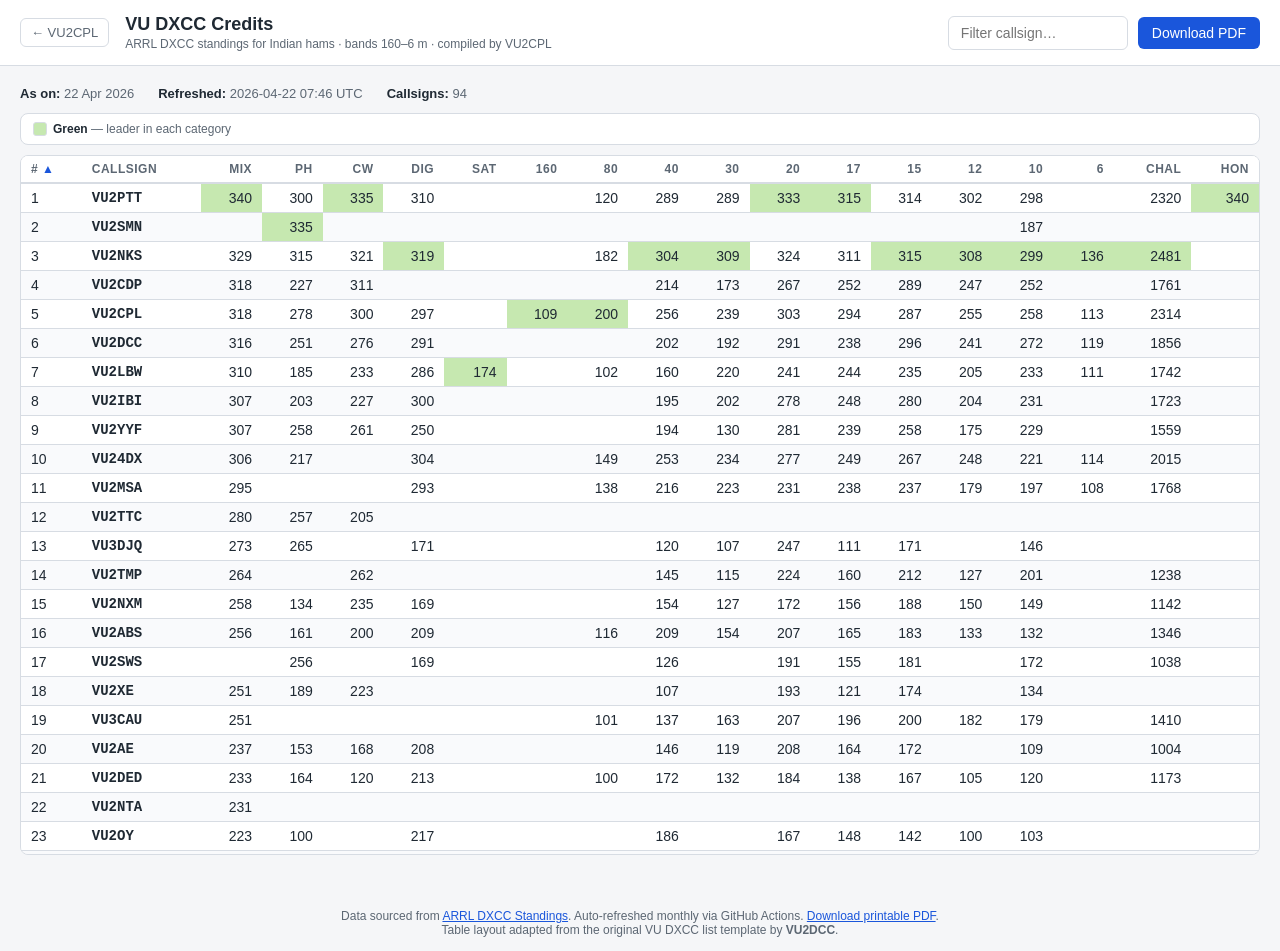
==== dxcc/index.html @ 45791afc "Add diff highlighting to VU DXCC list - vudxcc.py: new --previous flag loads a prior data.json, flag" ====
<!DOCTYPE html>
<html lang="en">
<head>
<meta charset="UTF-8">
<meta name="viewport" content="width=device-width, initial-scale=1.0">
<title>VU DXCC Credits — VU2CPL</title>
<style>
  :root {
    --bg: #f5f6f8;
    --card: #ffffff;
    --border: #d7dce3;
    --text: #1f2933;
    --muted: #5c6773;
    --accent: #1a56db;
    --accent-hover: #143fb3;
    --row-alt: #f9fafc;
    --row-hover: #eef2ff;
    --max-bg: #c6e8b0;
    --changed-bg: #ffe0e0;
    --new-bg: #ffd0d0;
  }
  * { box-sizing: border-box; }
  body {
    margin: 0;
    font-family: -apple-system, BlinkMacSystemFont, "Segoe UI", Roboto, sans-serif;
    background: var(--bg);
    color: var(--text);
    font-size: 14px;
  }
  header {
    background: var(--card);
    border-bottom: 1px solid var(--border);
    padding: 14px 20px;
    display: flex;
    align-items: center;
    gap: 16px;
    flex-wrap: wrap;
    position: sticky;
    top: 0;
    z-index: 10;
  }
  .back-link {
    display: inline-flex;
    align-items: center;
    gap: 6px;
    color: var(--muted);
    text-decoration: none;
    font-size: 13px;
    padding: 6px 10px;
    border-radius: 6px;
    border: 1px solid var(--border);
    transition: background 0.15s, color 0.15s, border-color 0.15s;
  }
  .back-link:hover {
    background: var(--row-hover);
    color: var(--accent);
    border-color: var(--accent);
  }
  h1 {
    margin: 0;
    font-size: 18px;
    font-weight: 600;
  }
  .subtitle {
    color: var(--muted);
    font-size: 12px;
    margin-top: 2px;
  }
  .controls {
    display: flex;
    align-items: center;
    gap: 10px;
    flex-wrap: wrap;
    margin-left: auto;
  }
  .btn {
    background: var(--accent);
    color: white;
    border: none;
    padding: 8px 14px;
    border-radius: 6px;
    cursor: pointer;
    font-size: 14px;
    font-weight: 500;
    text-decoration: none;
    display: inline-flex;
    align-items: center;
    gap: 6px;
  }
  .btn:hover { background: var(--accent-hover); }
  .btn-secondary {
    background: transparent;
    color: var(--accent);
    border: 1px solid var(--accent);
  }
  .btn-secondary:hover { background: var(--row-hover); }
  input[type="search"] {
    padding: 8px 12px;
    border: 1px solid var(--border);
    border-radius: 6px;
    font-size: 14px;
    width: 180px;
  }
  main {
    padding: 14px 20px 40px;
  }
  .meta {
    display: flex;
    gap: 24px;
    padding: 6px 0 12px;
    color: var(--muted);
    font-size: 13px;
    flex-wrap: wrap;
  }
  .meta strong { color: var(--text); }
  .status {
    padding: 16px;
    color: var(--muted);
    text-align: center;
  }
  .status.error { color: #b30000; }
  .table-wrap {
    background: var(--card);
    border: 1px solid var(--border);
    border-radius: 8px;
    overflow: auto;
    max-height: calc(100vh - 200px);
  }
  table {
    width: 100%;
    border-collapse: collapse;
    font-variant-numeric: tabular-nums;
  }
  th, td {
    padding: 6px 10px;
    text-align: right;
    border-bottom: 1px solid var(--border);
    white-space: nowrap;
  }
  th:nth-child(1), th:nth-child(2),
  td:nth-child(1), td:nth-child(2) {
    text-align: left;
  }
  thead th {
    background: var(--card);
    position: sticky;
    top: 0;
    font-weight: 600;
    font-size: 12px;
    text-transform: uppercase;
    letter-spacing: 0.5px;
    color: var(--muted);
    cursor: pointer;
    user-select: none;
    border-bottom: 2px solid var(--border);
    z-index: 1;
  }
  thead th:hover { background: var(--row-hover); color: var(--text); }
  thead th.sorted-asc::after { content: " ▲"; color: var(--accent); }
  thead th.sorted-desc::after { content: " ▼"; color: var(--accent); }
  tbody tr:nth-child(even) { background: var(--row-alt); }
  tbody tr:hover { background: var(--row-hover); }
  td.callsign { font-family: "SF Mono", Monaco, Consolas, monospace; font-weight: 600; }
  td.empty { color: #c4cad4; }
  td.col-max { background: var(--max-bg); }
  td.changed { background: var(--changed-bg); }
  td.is-new  { background: var(--new-bg); }
  .legend {
    display: flex;
    align-items: center;
    gap: 16px;
    flex-wrap: wrap;
    padding: 8px 12px;
    margin: 0 0 10px;
    background: var(--card);
    border: 1px solid var(--border);
    border-radius: 8px;
    font-size: 12px;
    color: var(--text);
  }
  .legend-item {
    display: inline-flex;
    align-items: center;
    gap: 6px;
  }
  .legend-label { color: var(--muted); }
  .swatch {
    width: 14px;
    height: 14px;
    border-radius: 3px;
    border: 1px solid var(--border);
    display: inline-block;
  }
  .swatch.changed { background: var(--changed-bg); }
  .swatch.new     { background: var(--new-bg); }
  .swatch.max     { background: var(--max-bg); }
  footer {
    padding: 14px 20px;
    color: var(--muted);
    font-size: 12px;
    text-align: center;
  }
  footer a { color: var(--accent); }
</style>
</head>
<body>

<header>
  <a class="back-link" href="/" title="Back to VU2CPL home">← VU2CPL</a>
  <div>
    <h1>VU DXCC Credits</h1>
    <div class="subtitle">ARRL DXCC standings for Indian hams · bands 160–6 m · compiled by VU2CPL</div>
  </div>
  <div class="controls">
    <input type="search" id="search" placeholder="Filter callsign…" />
    <a class="btn" id="download-pdf" href="VUDXCC-latest.pdf" download>Download PDF</a>
  </div>
</header>

<main>
  <div id="meta" class="meta"></div>
  <div id="legend" class="legend" hidden></div>
  <div id="status" class="status">Loading latest data…</div>
  <div id="table-wrap" class="table-wrap" hidden>
    <table id="dxcc-table">
      <thead><tr id="thead-row"></tr></thead>
      <tbody id="tbody"></tbody>
    </table>
  </div>
</main>

<footer>
  Data sourced from <a href="https://www.arrl.org/dxcc-standings" target="_blank" rel="noopener">ARRL DXCC Standings</a>.
  Auto-refreshed monthly via GitHub Actions. <a href="VUDXCC-latest.pdf" download>Download printable PDF</a>.
  <br>
  Table layout adapted from the original VU DXCC list template by <strong>VU2DCC</strong>.
</footer>

<script>
  const FIXED_COLS = [
    { key: "sno",      label: "#",        type: "num" },
    { key: "callsign", label: "Callsign", type: "str" },
  ];

  const statusEl = document.getElementById("status");
  const metaEl = document.getElementById("meta");
  const legendEl = document.getElementById("legend");
  const tableWrap = document.getElementById("table-wrap");
  const theadRow = document.getElementById("thead-row");
  const tbody = document.getElementById("tbody");
  const searchInput = document.getElementById("search");

  let columns = [];           // full column list (FIXED_COLS + data columns)
  let dataColumns = [];       // data columns only
  let rows = [];
  let sortKey = "sno";
  let sortDir = "asc";
  let filterText = "";
  let columnMax = {};         // cat_key -> max value (for highlighting)

  function setStatus(msg, isError = false) {
    if (!msg) { statusEl.hidden = true; return; }
    statusEl.hidden = false;
    statusEl.textContent = msg;
    statusEl.classList.toggle("error", isError);
  }

  function buildHead() {
    theadRow.innerHTML = "";
    for (const col of columns) {
      const th = document.createElement("th");
      th.textContent = col.label;
      th.dataset.key = col.key;
      th.title = `Click to sort by ${col.label}`;
      th.addEventListener("click", () => {
        if (sortKey === col.key) {
          sortDir = sortDir === "asc" ? "desc" : "asc";
        } else {
          sortKey = col.key;
          sortDir = col.type === "num" ? "desc" : "asc";
        }
        render();
      });
      theadRow.appendChild(th);
    }
  }

  function render() {
    for (const th of theadRow.children) {
      th.classList.remove("sorted-asc", "sorted-desc");
      if (th.dataset.key === sortKey) {
        th.classList.add(sortDir === "asc" ? "sorted-asc" : "sorted-desc");
      }
    }

    const q = filterText.trim().toUpperCase();
    let view = rows;
    if (q) view = rows.filter(r => (r.callsign || "").toUpperCase().includes(q));

    const col = columns.find(c => c.key === sortKey) || columns[0];
    view = [...view].sort((a, b) => {
      const av = a[sortKey], bv = b[sortKey];
      if (col.type === "num") {
        const an = (av == null || av === "") ? -Infinity : Number(av);
        const bn = (bv == null || bv === "") ? -Infinity : Number(bv);
        return sortDir === "asc" ? an - bn : bn - an;
      }
      const as = (av ?? "").toString();
      const bs = (bv ?? "").toString();
      return sortDir === "asc" ? as.localeCompare(bs) : bs.localeCompare(as);
    });

    tbody.innerHTML = "";
    const frag = document.createDocumentFragment();
    for (const r of view) {
      const tr = document.createElement("tr");
      const changedSet = new Set(r.changes || []);
      for (const c of columns) {
        const td = document.createElement("td");
        const v = r[c.key];
        if (v == null || v === "") {
          td.classList.add("empty");
          td.textContent = "";
        } else {
          td.textContent = v;
          if (columnMax[c.key] != null && v === columnMax[c.key]) {
            td.classList.add("col-max");
          }
        }
        if (c.key === "callsign") {
          td.classList.add("callsign");
          if (r.is_new) td.classList.add("is-new");
        } else if (changedSet.has(c.key)) {
          td.classList.add("changed");
        }
        tr.appendChild(td);
      }
      frag.appendChild(tr);
    }
    tbody.appendChild(frag);

    const bits = [];
    if (window._asOn) bits.push(`<span><strong>As on:</strong> ${window._asOn}</span>`);
    if (window._generatedAt) bits.push(`<span><strong>Refreshed:</strong> ${window._generatedAt}</span>`);
    bits.push(`<span><strong>Callsigns:</strong> ${rows.length}</span>`);
    if (q) bits.push(`<span><strong>Showing:</strong> ${view.length}</span>`);
    metaEl.innerHTML = bits.join("");

    const legendBits = [
      `<span class="legend-item"><span class="swatch max"></span>`
      + `<span><strong>Green</strong> <span class="legend-label">— leader in each category</span></span></span>`,
    ];
    if (window._previousAsOn) {
      const nChanges = rows.reduce((n, r) => n + ((r.changes || []).length), 0);
      const nNew = rows.filter(r => r.is_new).length;
      legendBits.push(
        `<span class="legend-item"><span class="swatch changed"></span>`
        + `<span><strong>Red</strong> <span class="legend-label">— changes from last list`
        + ` (${nChanges} cell${nChanges === 1 ? "" : "s"}${nNew ? `, ${nNew} new callsign` + (nNew === 1 ? "" : "s") : ""}`
        + `, vs ${window._previousAsOn})</span></span></span>`
      );
    }
    legendEl.innerHTML = legendBits.join("");
    legendEl.hidden = false;
  }

  async function load() {
    try {
      const resp = await fetch(`./data.json?t=${Date.now()}`, { cache: "no-store" });
      if (!resp.ok) throw new Error(`HTTP ${resp.status}`);
      const data = await resp.json();

      rows = data.rows;
      dataColumns = (data.columns || []).map((key, i) => ({
        key,
        label: (data.column_labels && data.column_labels[i]) || key,
        type: "num",
      }));
      columns = [...FIXED_COLS, ...dataColumns];

      columnMax = {};
      for (const col of dataColumns) {
        const vals = rows.map(r => r[col.key]).filter(v => v != null && v !== "");
        if (vals.length) columnMax[col.key] = Math.max(...vals.map(Number));
      }

      window._asOn = data.as_on;
      window._previousAsOn = data.previous_as_on || null;
      if (data.generated_at) {
        const d = new Date(data.generated_at);
        if (!isNaN(d)) window._generatedAt = d.toISOString().replace("T", " ").slice(0, 16) + " UTC";
      }

      buildHead();
      setStatus("");
      tableWrap.hidden = false;
      render();
    } catch (err) {
      console.error(err);
      setStatus(`Could not load data.json: ${err.message}`, true);
    }
  }

  searchInput.addEventListener("input", e => {
    filterText = e.target.value;
    if (rows.length) render();
  });

  load();
</script>

</body>
</html>
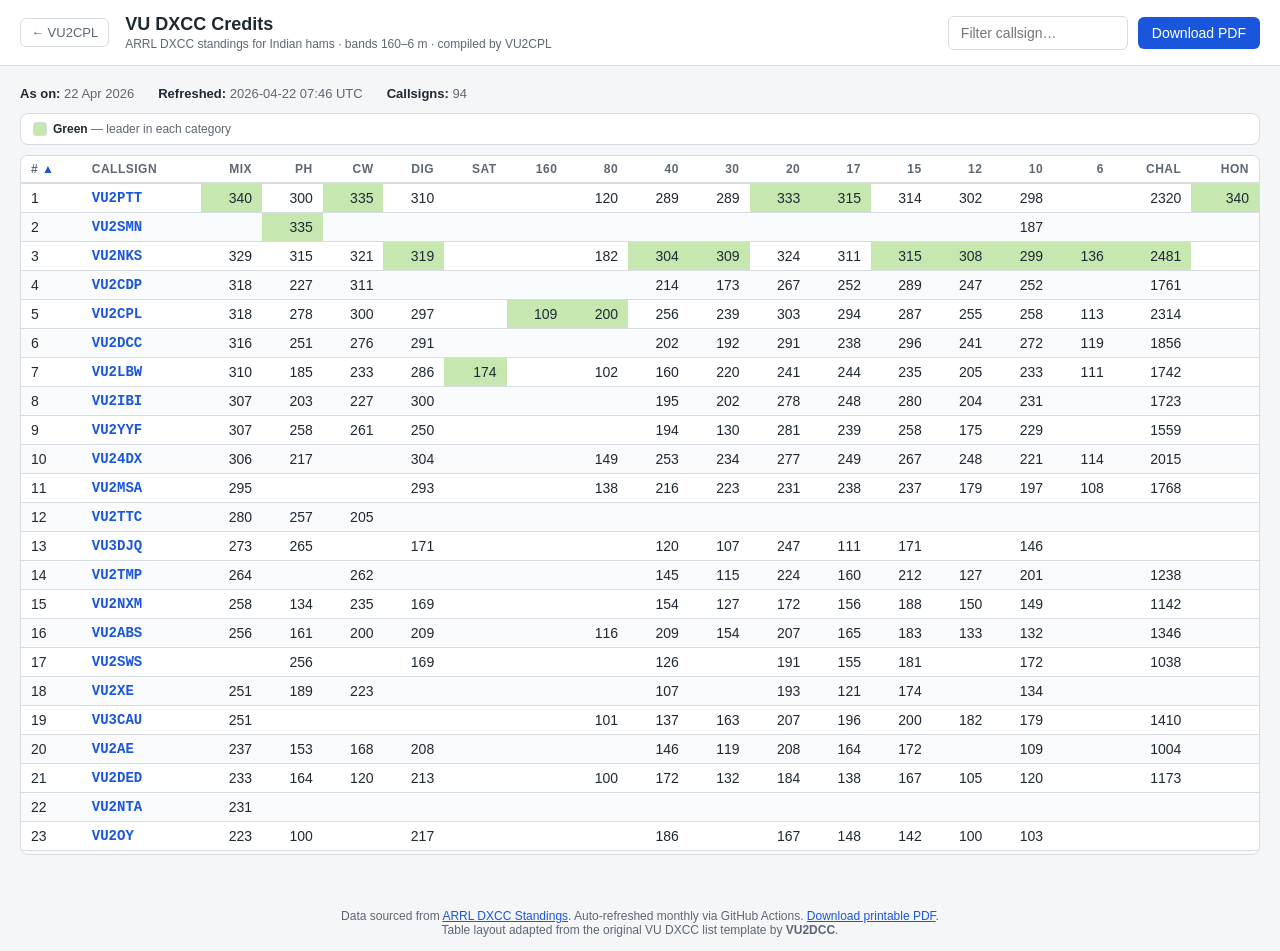
==== commit 7f2b9121: "Link callsigns on /dxcc/ to QRZ.com database Clicking a callsign opens https://www.qrz.com/db/<CALL>" ====
--- a/dxcc/index.html
+++ b/dxcc/index.html
@@ -161,6 +161,8 @@
   tbody tr:nth-child(even) { background: var(--row-alt); }
   tbody tr:hover { background: var(--row-hover); }
   td.callsign { font-family: "SF Mono", Monaco, Consolas, monospace; font-weight: 600; }
+  td.callsign a { color: var(--accent); text-decoration: none; }
+  td.callsign a:hover { text-decoration: underline; }
   td.empty { color: #c4cad4; }
   td.col-max { background: var(--max-bg); }
   td.changed { background: var(--changed-bg); }
@@ -318,7 +320,17 @@
       for (const c of columns) {
         const td = document.createElement("td");
         const v = r[c.key];
-        if (v == null || v === "") {
+        if (c.key === "callsign") {
+          td.classList.add("callsign");
+          if (r.is_new) td.classList.add("is-new");
+          const a = document.createElement("a");
+          a.href = `https://www.qrz.com/db/${encodeURIComponent(v)}`;
+          a.target = "_blank";
+          a.rel = "noopener";
+          a.title = `View ${v} on QRZ.com`;
+          a.textContent = v;
+          td.appendChild(a);
+        } else if (v == null || v === "") {
           td.classList.add("empty");
           td.textContent = "";
         } else {
@@ -326,12 +338,9 @@
           if (columnMax[c.key] != null && v === columnMax[c.key]) {
             td.classList.add("col-max");
           }
-        }
-        if (c.key === "callsign") {
-          td.classList.add("callsign");
-          if (r.is_new) td.classList.add("is-new");
-        } else if (changedSet.has(c.key)) {
-          td.classList.add("changed");
+          if (changedSet.has(c.key)) {
+            td.classList.add("changed");
+          }
         }
         tr.appendChild(td);
       }
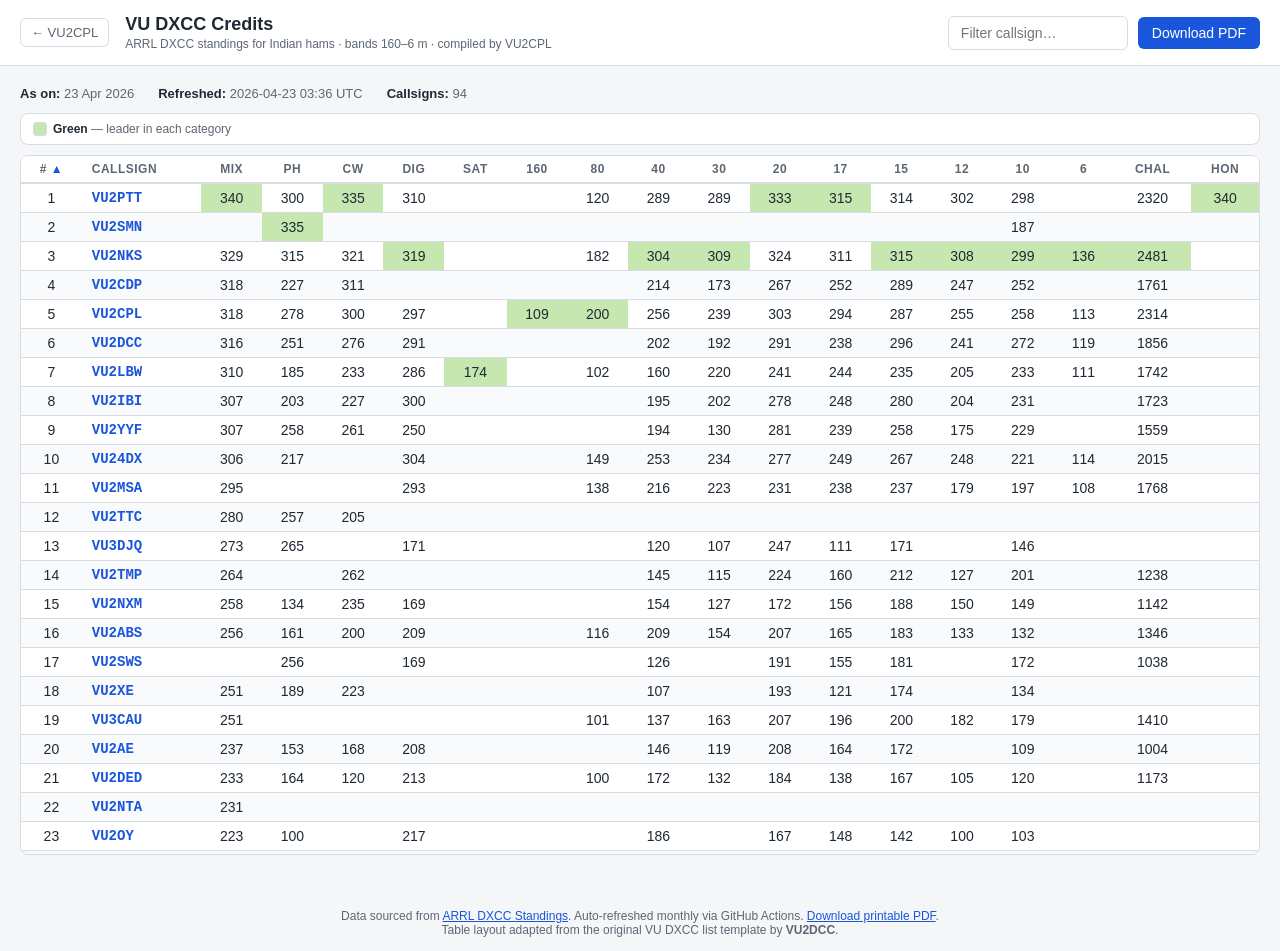
==== commit f1a6b732: "Centre-align all VU DXCC table columns except Callsign - /dxcc/ HTML table and generated PDF: every " ====
--- a/dxcc/index.html
+++ b/dxcc/index.html
@@ -133,12 +133,12 @@
   }
   th, td {
     padding: 6px 10px;
-    text-align: right;
+    text-align: center;
     border-bottom: 1px solid var(--border);
     white-space: nowrap;
   }
-  th:nth-child(1), th:nth-child(2),
-  td:nth-child(1), td:nth-child(2) {
+  th:nth-child(2),
+  td:nth-child(2) {
     text-align: left;
   }
   thead th {
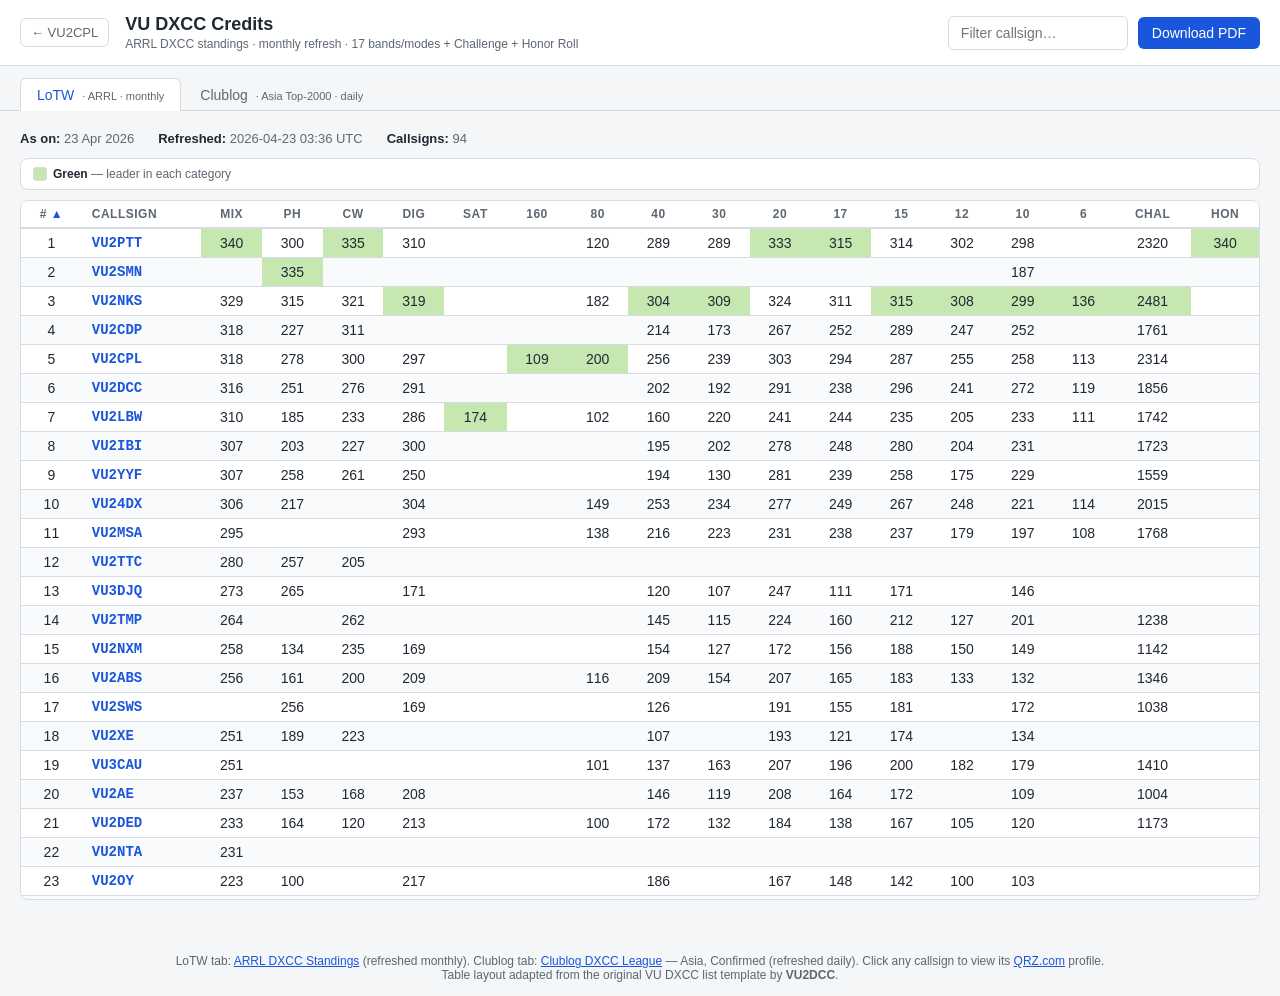
==== commit 501df2a9: "Add Clublog tab to /dxcc/ with daily auto-refresh - Adds LoTW / Clublog tabs to /dxcc/index.html. Lo" ====
--- a/dxcc/index.html
+++ b/dxcc/index.html
@@ -55,6 +55,39 @@
     background: var(--row-hover);
     color: var(--accent);
     border-color: var(--accent);
+  }
+  .tabs {
+    display: flex;
+    gap: 2px;
+    padding: 12px 20px 0;
+    background: var(--bg);
+    border-bottom: 1px solid var(--border);
+  }
+  .tab {
+    padding: 8px 16px;
+    font-size: 14px;
+    font-weight: 500;
+    color: var(--muted);
+    background: transparent;
+    border: 1px solid transparent;
+    border-bottom: none;
+    border-top-left-radius: 6px;
+    border-top-right-radius: 6px;
+    cursor: pointer;
+    margin-bottom: -1px;
+  }
+  .tab:hover { color: var(--text); }
+  .tab.active {
+    color: var(--accent);
+    background: var(--card);
+    border-color: var(--border);
+    border-bottom-color: var(--card);
+  }
+  .tab-subtitle {
+    font-size: 11px;
+    color: var(--muted);
+    font-weight: 400;
+    margin-left: 4px;
   }
   h1 {
     margin: 0;
@@ -211,7 +244,7 @@
   <a class="back-link" href="/" title="Back to VU2CPL home">← VU2CPL</a>
   <div>
     <h1>VU DXCC Credits</h1>
-    <div class="subtitle">ARRL DXCC standings for Indian hams · bands 160–6 m · compiled by VU2CPL</div>
+    <div class="subtitle" id="page-subtitle">ARRL + Clublog DXCC standings for Indian hams · compiled by VU2CPL</div>
   </div>
   <div class="controls">
     <input type="search" id="search" placeholder="Filter callsign…" />
@@ -219,7 +252,18 @@
   </div>
 </header>
 
-<main>
+<div class="tabs" role="tablist">
+  <button class="tab active" id="tab-lotw"    data-source="lotw"
+          role="tab" aria-selected="true"  aria-controls="tab-panel">
+    LoTW <span class="tab-subtitle">· ARRL · monthly</span>
+  </button>
+  <button class="tab" id="tab-clublog" data-source="clublog"
+          role="tab" aria-selected="false" aria-controls="tab-panel">
+    Clublog <span class="tab-subtitle">· Asia Top-2000 · daily</span>
+  </button>
+</div>
+
+<main id="tab-panel" role="tabpanel">
   <div id="meta" class="meta"></div>
   <div id="legend" class="legend" hidden></div>
   <div id="status" class="status">Loading latest data…</div>
@@ -232,8 +276,9 @@
 </main>
 
 <footer>
-  Data sourced from <a href="https://www.arrl.org/dxcc-standings" target="_blank" rel="noopener">ARRL DXCC Standings</a>.
-  Auto-refreshed monthly via GitHub Actions. <a href="VUDXCC-latest.pdf" download>Download printable PDF</a>.
+  LoTW tab: <a href="https://www.arrl.org/dxcc-standings" target="_blank" rel="noopener">ARRL DXCC Standings</a> (refreshed monthly).
+  Clublog tab: <a href="https://clublog.org/league.php" target="_blank" rel="noopener">Clublog DXCC League</a> — Asia, Confirmed (refreshed daily).
+  Click any callsign to view its <a href="https://www.qrz.com/" target="_blank" rel="noopener">QRZ.com</a> profile.
   <br>
   Table layout adapted from the original VU DXCC list template by <strong>VU2DCC</strong>.
 </footer>
@@ -373,9 +418,35 @@
     legendEl.hidden = false;
   }
 
-  async function load() {
+  const SOURCES = {
+    lotw: {
+      json: "data.json",
+      pdf:  "VUDXCC-latest.pdf",
+      label: "LoTW",
+      subtitle: "ARRL DXCC standings · monthly refresh · 17 bands/modes + Challenge + Honor Roll",
+      emptyMessage: "Could not load LoTW data (data.json).",
+    },
+    clublog: {
+      json: "clublog.json",
+      pdf:  "VUDXCC-clublog-latest.pdf",
+      label: "Clublog",
+      subtitle: "Clublog Asia Top-2000 Confirmed · daily refresh · Indian prefixes (VU / AT / AU)",
+      emptyMessage: "Could not load Clublog data (clublog.json).",
+    },
+  };
+
+  let currentSource = "lotw";
+
+  async function load(sourceKey) {
+    const src = SOURCES[sourceKey] || SOURCES.lotw;
+    currentSource = sourceKey;
+    document.getElementById("page-subtitle").textContent = src.subtitle;
+    document.getElementById("download-pdf").href = src.pdf;
+    tableWrap.hidden = true;
+    legendEl.hidden = true;
+    setStatus(`Loading ${src.label} data…`);
     try {
-      const resp = await fetch(`./data.json?t=${Date.now()}`, { cache: "no-store" });
+      const resp = await fetch(`./${src.json}?t=${Date.now()}`, { cache: "no-store" });
       if (!resp.ok) throw new Error(`HTTP ${resp.status}`);
       const data = await resp.json();
 
@@ -395,10 +466,15 @@
 
       window._asOn = data.as_on;
       window._previousAsOn = data.previous_as_on || null;
+      window._generatedAt = null;
       if (data.generated_at) {
         const d = new Date(data.generated_at);
         if (!isNaN(d)) window._generatedAt = d.toISOString().replace("T", " ").slice(0, 16) + " UTC";
       }
+
+      // Reset sort when switching sources — sno ascending is the published order.
+      sortKey = "sno";
+      sortDir = "asc";
 
       buildHead();
       setStatus("");
@@ -406,16 +482,48 @@
       render();
     } catch (err) {
       console.error(err);
-      setStatus(`Could not load data.json: ${err.message}`, true);
+      setStatus(`${src.emptyMessage} (${err.message})`, true);
     }
   }
+
+  // Tab wiring
+  const tabButtons = document.querySelectorAll(".tab");
+  tabButtons.forEach(btn => {
+    btn.addEventListener("click", () => {
+      if (btn.classList.contains("active")) return;
+      tabButtons.forEach(b => {
+        b.classList.toggle("active", b === btn);
+        b.setAttribute("aria-selected", b === btn ? "true" : "false");
+      });
+      const src = btn.dataset.source;
+      history.replaceState(null, "", `#${src}`);
+      try { localStorage.setItem("vu-dxcc-tab", src); } catch { /* ignore */ }
+      load(src);
+    });
+  });
 
   searchInput.addEventListener("input", e => {
     filterText = e.target.value;
     if (rows.length) render();
   });
 
-  load();
+  // Pick initial tab: URL hash > localStorage > lotw default
+  function pickInitialTab() {
+    const hash = (location.hash || "").replace(/^#/, "");
+    if (hash in SOURCES) return hash;
+    try {
+      const saved = localStorage.getItem("vu-dxcc-tab");
+      if (saved && saved in SOURCES) return saved;
+    } catch { /* ignore */ }
+    return "lotw";
+  }
+  const initial = pickInitialTab();
+  tabButtons.forEach(b => {
+    const on = b.dataset.source === initial;
+    b.classList.toggle("active", on);
+    b.setAttribute("aria-selected", on ? "true" : "false");
+  });
+  load(initial);
 </script>
 
 </body>
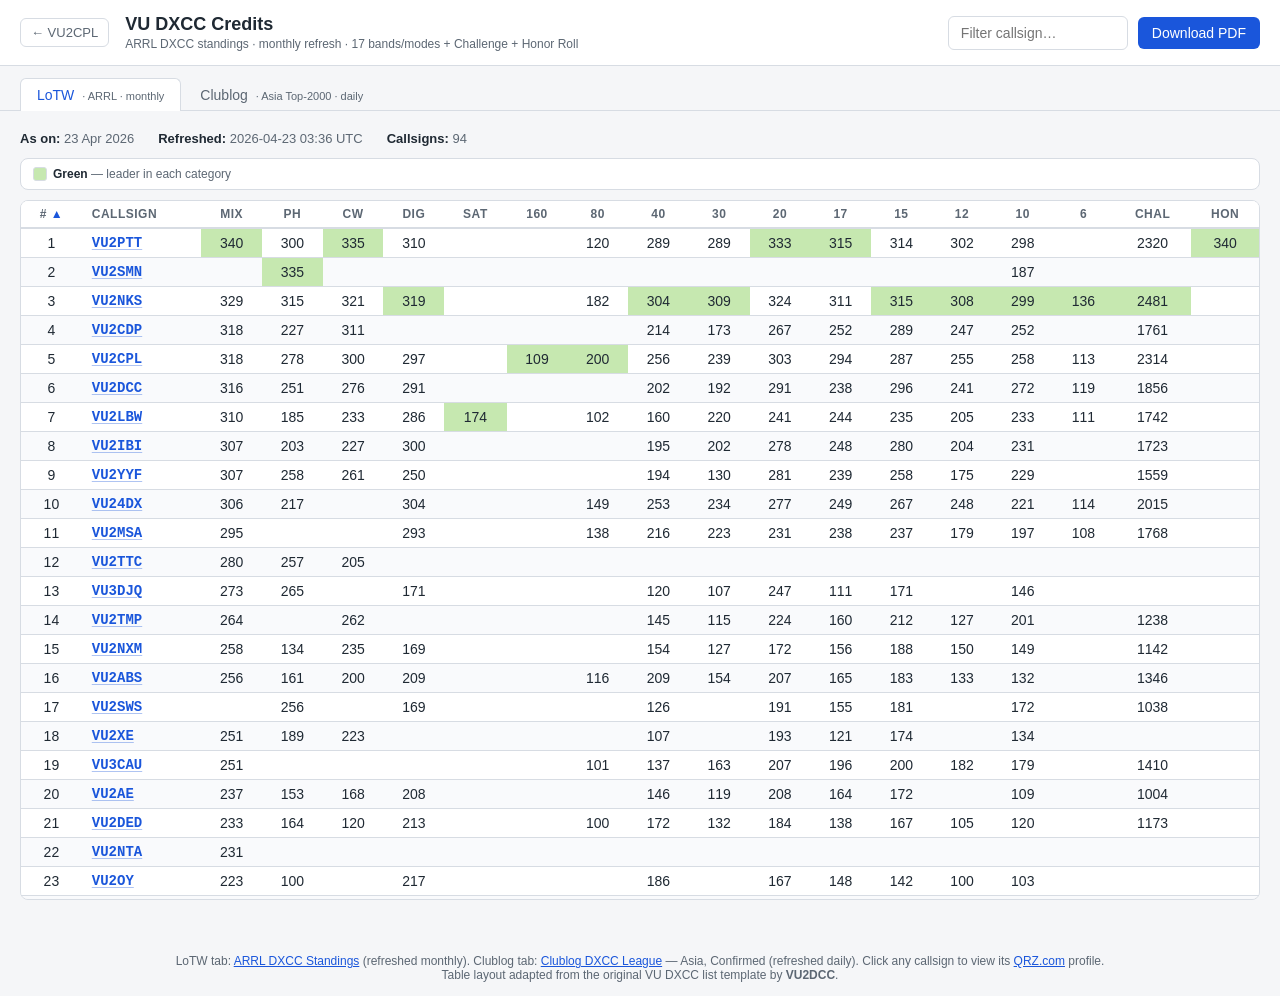
==== commit 119ac075: "Make QRZ callsign links visibly underlined on /dxcc/ Both LoTW and Clublog tabs already wrap every c" ====
--- a/dxcc/index.html
+++ b/dxcc/index.html
@@ -194,8 +194,16 @@
   tbody tr:nth-child(even) { background: var(--row-alt); }
   tbody tr:hover { background: var(--row-hover); }
   td.callsign { font-family: "SF Mono", Monaco, Consolas, monospace; font-weight: 600; }
-  td.callsign a { color: var(--accent); text-decoration: none; }
-  td.callsign a:hover { text-decoration: underline; }
+  td.callsign a {
+    color: var(--accent);
+    text-decoration: underline;
+    text-decoration-color: rgba(26, 86, 219, 0.35);
+    text-underline-offset: 2px;
+  }
+  td.callsign a:hover {
+    text-decoration-color: var(--accent);
+    text-decoration-thickness: 1.5px;
+  }
   td.empty { color: #c4cad4; }
   td.col-max { background: var(--max-bg); }
   td.changed { background: var(--changed-bg); }
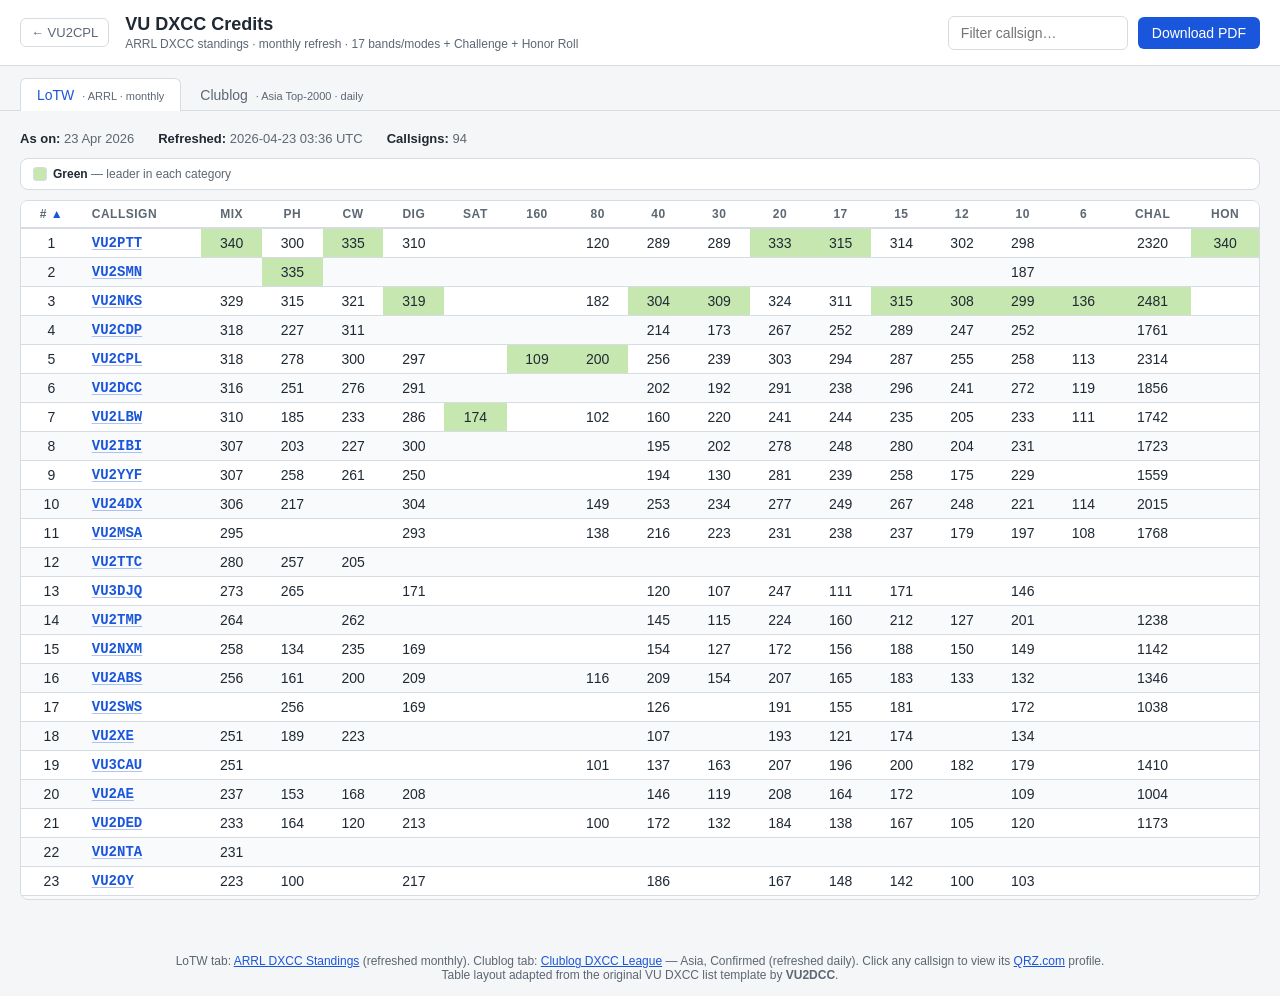
==== commit a04ddf92: "Surface Clublog "+N linked calls" indicator in /dxcc/ Clublog's league rows already serve linked-cal" ====
--- a/dxcc/index.html
+++ b/dxcc/index.html
@@ -204,6 +204,19 @@
     text-decoration-color: var(--accent);
     text-decoration-thickness: 1.5px;
   }
+  td.callsign .linked-badge {
+    margin-left: 4px;
+    font-family: "SF Mono", Monaco, Consolas, monospace;
+    font-size: 10px;
+    font-weight: 500;
+    color: #5c6773;
+    background: #eef2ff;
+    border: 1px solid #d7dce3;
+    border-radius: 8px;
+    padding: 0 5px;
+    vertical-align: middle;
+    cursor: help;
+  }
   td.empty { color: #c4cad4; }
   td.col-max { background: var(--max-bg); }
   td.changed { background: var(--changed-bg); }
@@ -380,9 +393,21 @@
           a.href = `https://www.qrz.com/db/${encodeURIComponent(v)}`;
           a.target = "_blank";
           a.rel = "noopener";
-          a.title = `View ${v} on QRZ.com`;
+          a.title = r.op_name ? `${r.op_name} — view ${v} on QRZ.com` : `View ${v} on QRZ.com`;
           a.textContent = v;
           td.appendChild(a);
+          // Clublog "+N linked" badge — N additional callsigns the operator
+          // has linked together; the row's stats are the combined total.
+          const linkedN = Number(r.linked_count || 0);
+          if (linkedN > 0) {
+            const badge = document.createElement("span");
+            badge.className = "linked-badge";
+            badge.textContent = `+${linkedN}`;
+            badge.title =
+              `${v} has ${linkedN} additional callsign${linkedN === 1 ? "" : "s"} linked` +
+              ` on Clublog. The stats in this row are the combined total across all linked calls.`;
+            td.appendChild(badge);
+          }
         } else if (v == null || v === "") {
           td.classList.add("empty");
           td.textContent = "";
@@ -438,7 +463,7 @@
       json: "clublog.json",
       pdf:  "VUDXCC-clublog-latest.pdf",
       label: "Clublog",
-      subtitle: "Clublog Asia Top-2000 Confirmed · daily refresh · Indian prefixes (VU / AT / AU)",
+      subtitle: "Clublog Asia Top-2000 Confirmed · daily refresh · stats are linked-call combined totals · Indian prefixes (VU / AT / AU)",
       emptyMessage: "Could not load Clublog data (clublog.json).",
     },
   };
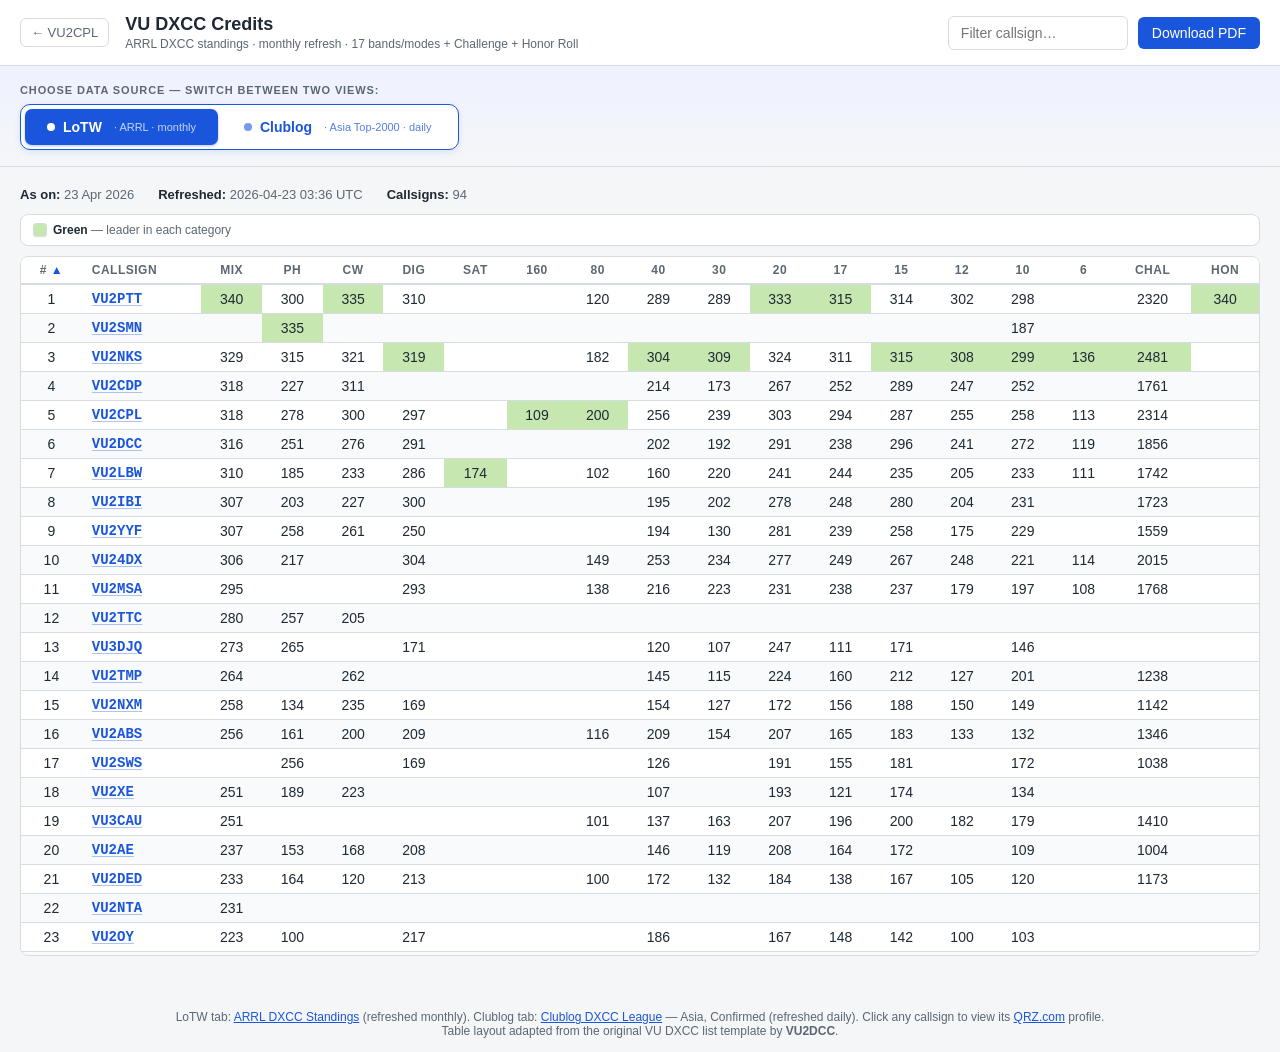
==== commit 85756f8a: "Make /dxcc/ tabs prominent and MSHV repo link a real button Two visibility fixes:  1. /dxcc/ tabs we" ====
--- a/dxcc/index.html
+++ b/dxcc/index.html
@@ -56,38 +56,68 @@
     color: var(--accent);
     border-color: var(--accent);
   }
+  .tabs-wrap {
+    background: linear-gradient(180deg, #eef2ff 0%, var(--bg) 100%);
+    border-bottom: 1px solid var(--border);
+    padding: 18px 20px 16px;
+  }
+  .tabs-label {
+    display: block;
+    font-size: 11px;
+    font-weight: 600;
+    text-transform: uppercase;
+    letter-spacing: 0.08em;
+    color: var(--muted);
+    margin-bottom: 8px;
+  }
   .tabs {
-    display: flex;
-    gap: 2px;
-    padding: 12px 20px 0;
-    background: var(--bg);
-    border-bottom: 1px solid var(--border);
+    display: inline-flex;
+    background: var(--card);
+    border: 1.5px solid var(--accent);
+    border-radius: 10px;
+    padding: 4px;
+    gap: 4px;
+    box-shadow: 0 2px 6px rgba(26, 86, 219, 0.12);
   }
   .tab {
-    padding: 8px 16px;
+    padding: 10px 22px;
     font-size: 14px;
-    font-weight: 500;
-    color: var(--muted);
+    font-weight: 600;
+    color: var(--accent);
     background: transparent;
-    border: 1px solid transparent;
-    border-bottom: none;
-    border-top-left-radius: 6px;
-    border-top-right-radius: 6px;
+    border: none;
+    border-radius: 7px;
     cursor: pointer;
-    margin-bottom: -1px;
-  }
-  .tab:hover { color: var(--text); }
+    transition: background 0.15s, color 0.15s, transform 0.05s;
+    display: inline-flex;
+    align-items: center;
+    gap: 8px;
+  }
+  .tab:hover { background: var(--row-hover); }
+  .tab:active { transform: translateY(1px); }
   .tab.active {
-    color: var(--accent);
-    background: var(--card);
-    border-color: var(--border);
-    border-bottom-color: var(--card);
-  }
+    color: #fff;
+    background: var(--accent);
+    box-shadow: 0 1px 3px rgba(26, 86, 219, 0.35);
+  }
+  .tab.active:hover { background: var(--accent-hover); }
+  .tab-dot {
+    width: 8px; height: 8px;
+    border-radius: 50%;
+    background: currentColor;
+    opacity: 0.6;
+  }
+  .tab.active .tab-dot { opacity: 1; }
   .tab-subtitle {
     font-size: 11px;
-    color: var(--muted);
+    color: inherit;
+    opacity: 0.75;
     font-weight: 400;
     margin-left: 4px;
+  }
+  @media (max-width: 520px) {
+    .tab { padding: 8px 14px; font-size: 13px; }
+    .tab-subtitle { display: none; }
   }
   h1 {
     margin: 0;
@@ -273,15 +303,20 @@
   </div>
 </header>
 
-<div class="tabs" role="tablist">
-  <button class="tab active" id="tab-lotw"    data-source="lotw"
-          role="tab" aria-selected="true"  aria-controls="tab-panel">
-    LoTW <span class="tab-subtitle">· ARRL · monthly</span>
-  </button>
-  <button class="tab" id="tab-clublog" data-source="clublog"
-          role="tab" aria-selected="false" aria-controls="tab-panel">
-    Clublog <span class="tab-subtitle">· Asia Top-2000 · daily</span>
-  </button>
+<div class="tabs-wrap">
+  <span class="tabs-label">Choose data source — switch between two views:</span>
+  <div class="tabs" role="tablist">
+    <button class="tab active" id="tab-lotw"    data-source="lotw"
+            role="tab" aria-selected="true"  aria-controls="tab-panel">
+      <span class="tab-dot" aria-hidden="true"></span>
+      LoTW <span class="tab-subtitle">· ARRL · monthly</span>
+    </button>
+    <button class="tab" id="tab-clublog" data-source="clublog"
+            role="tab" aria-selected="false" aria-controls="tab-panel">
+      <span class="tab-dot" aria-hidden="true"></span>
+      Clublog <span class="tab-subtitle">· Asia Top-2000 · daily</span>
+    </button>
+  </div>
 </div>
 
 <main id="tab-panel" role="tabpanel">
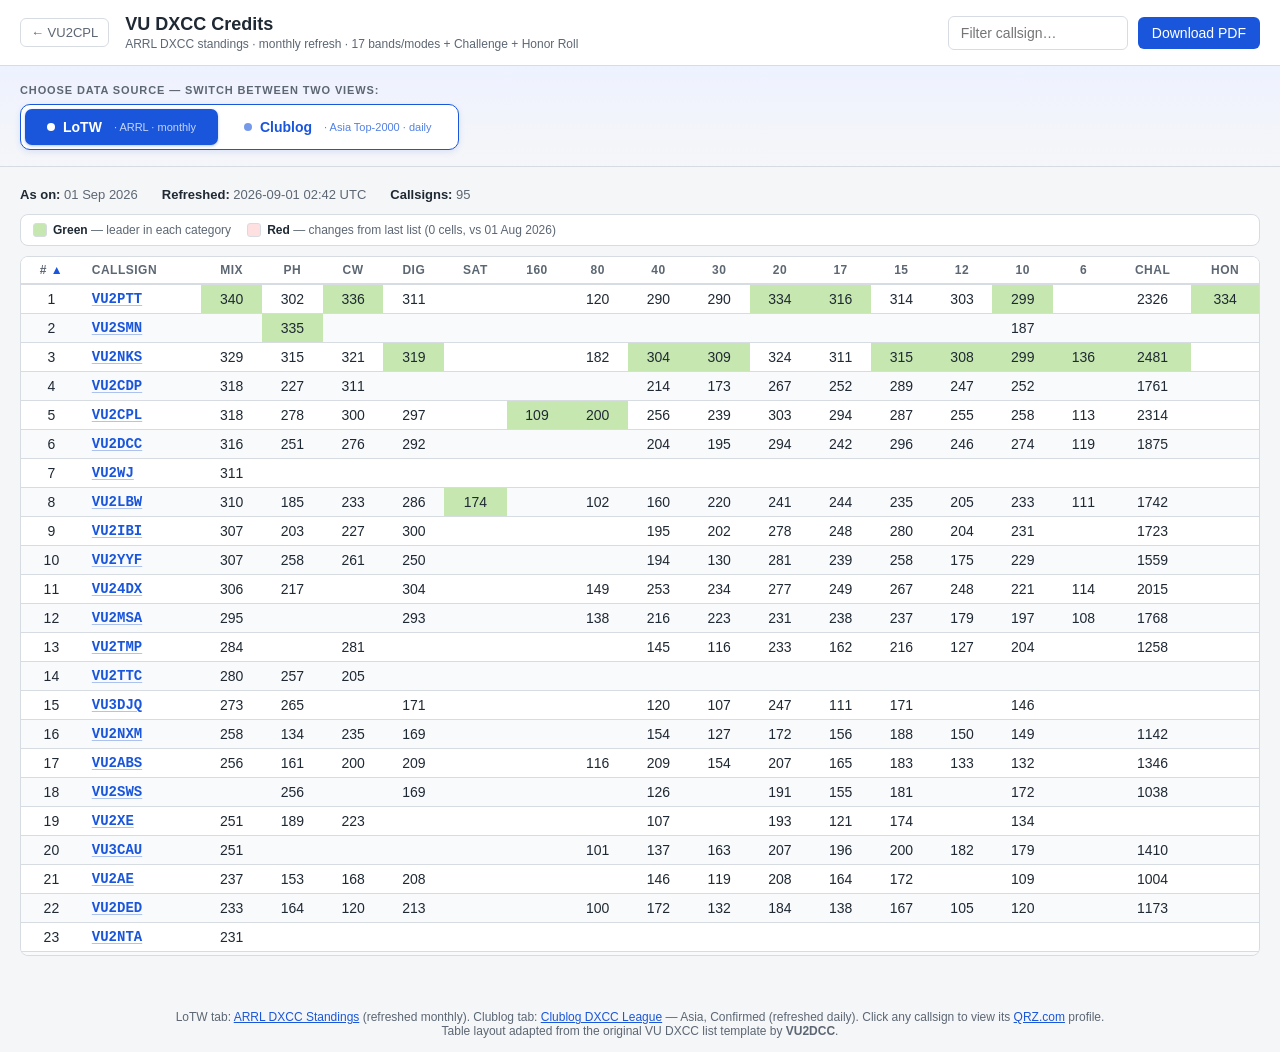
==== commit f5315195: "Add Cloudflare Web Analytics beacon to every page vu2cpl.com had no visitor data: GitHub's traffic i" ====
--- a/dxcc/index.html
+++ b/dxcc/index.html
@@ -288,6 +288,7 @@
   }
   footer a { color: var(--accent); }
 </style>
+<!-- Cloudflare Web Analytics --><script type='module' src='https://static.cloudflareinsights.com/beacon.min.js' data-cf-beacon='{"token": "bb5c13644c834a9fb621de380f7e5597"}'></script><!-- End Cloudflare Web Analytics -->
 </head>
 <body>
 
